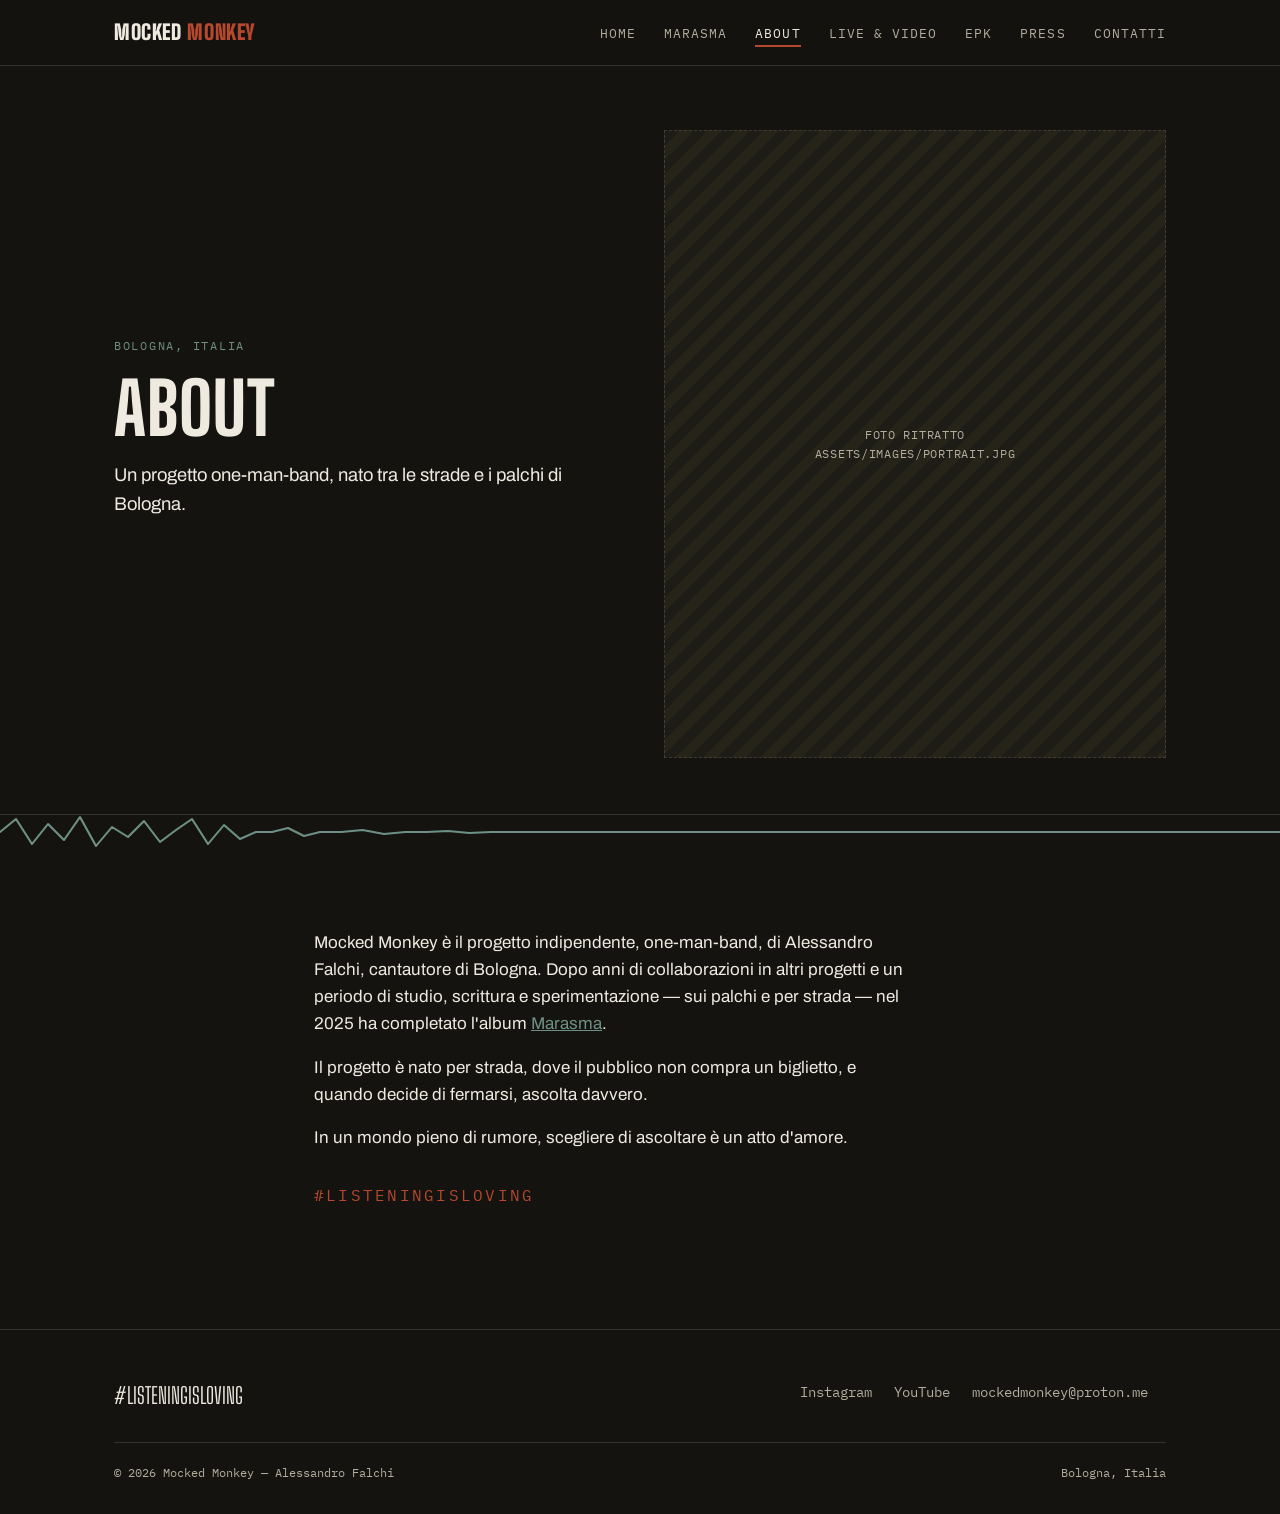
==== about.html @ 45b1ffc3 "Primo deploy: sito Mocked Monkey (bozza multi-pagina)" ====
<!DOCTYPE html>
<html lang="it">
<head>
<meta charset="UTF-8">
<meta name="viewport" content="width=device-width, initial-scale=1">
<title>About — Mocked Monkey, chi è Alessandro Falchi</title>
<meta name="description" content="Mocked Monkey è il progetto solista di Alessandro Falchi, cantautore indie/alt rock di Bologna. Dalla strada al concept album Marasma (2025).">
<link rel="canonical" href="https://mockedmonkey.com/about.html">
<meta property="og:type" content="profile">
<meta property="og:title" content="About — Mocked Monkey">
<meta property="og:description" content="La storia del progetto Mocked Monkey, nato per strada a Bologna.">
<meta property="og:url" content="https://mockedmonkey.com/about.html">
<link rel="stylesheet" href="css/style.css">
</head>
<body>

<header class="site-header">
  <div class="wrap">
    <a href="index.html" class="brand">Mocked <span>Monkey</span></a>
    <button class="nav-toggle" aria-expanded="false" aria-controls="main-nav">Menu</button>
    <nav class="main-nav" id="main-nav">
      <ul>
        <li><a href="index.html">Home</a></li>
        <li><a href="marasma.html">Marasma</a></li>
        <li><a href="about.html" aria-current="page">About</a></li>
        <li><a href="live.html">Live &amp; Video</a></li>
        <li><a href="epk.html">EPK</a></li>
        <li><a href="press.html">Press</a></li>
        <li><a href="contact.html">Contatti</a></li>
      </ul>
    </nav>
  </div>
</header>

<main>

  <section class="hero">
    <div class="wrap grid-2" style="align-items:center">
      <div>
        <p class="eyebrow">Bologna, Italia</p>
        <h1 style="font-size:clamp(2.6rem,7vw,4.5rem)">About</h1>
        <p class="lead">Un progetto one-man-band, nato tra le strade e i palchi di Bologna.</p>
      </div>
      <div class="img-slot">
        <span>Foto ritratto<br>assets/images/portrait.jpg</span>
      </div>
    </div>
  </section>

  <div class="waveform"></div>

  <section>
    <div class="wrap" style="max-width:70ch">
      <p style="margin-bottom:16px">Mocked Monkey è il progetto indipendente, one-man-band, di Alessandro Falchi, cantautore di Bologna. Dopo anni di collaborazioni in altri progetti e un periodo di studio, scrittura e sperimentazione — sui palchi e per strada — nel 2025 ha completato l'album <a href="marasma.html" style="color:var(--listen); text-decoration:underline">Marasma</a>.</p>
      <p style="margin-bottom:16px">Il progetto è nato per strada, dove il pubblico non compra un biglietto, e quando decide di fermarsi, ascolta davvero.</p>
      <p>In un mondo pieno di rumore, scegliere di ascoltare è un atto d'amore.</p>
      <p class="eyebrow" style="margin-top:32px; font-size:1rem; color:var(--noise)">#listeningisloving</p>
    </div>
  </section>

</main>

<footer class="site-footer">
  <div class="wrap">
    <div class="footer-grid">
      <div><p class="footer-tag">#listeningisloving</p></div>
      <div class="footer-social">
        <a href="https://www.instagram.com/mocked.monkey/" target="_blank" rel="noopener">Instagram</a>
        <a href="https://www.youtube.com/@mockedmonkey" target="_blank" rel="noopener">YouTube</a>
        <a href="mailto:mockedmonkey@proton.me">mockedmonkey@proton.me</a>
      </div>
    </div>
    <div class="footer-bottom">
      <span>© 2026 Mocked Monkey — Alessandro Falchi</span>
      <span>Bologna, Italia</span>
    </div>
  </div>
</footer>

<script src="js/main.js"></script>
</body>
</html>
---- css/style.css ----
/* ============================================================
   MOCKED MONKEY — stylesheet
   Concept: street flyer / gig poster stapled to a pole in Bologna.
   Marasma = chaos/turmoil (IT). The album goes noise -> listening.
   ============================================================ */

@import url('https://fonts.googleapis.com/css2?family=Big+Shoulders+Display:wght@600;700;900&family=Archivo:ital,wght@0,400;0,500;0,600;1,400&family=IBM+Plex+Mono:wght@400;500&display=swap');

:root{
  --ink:        #14130f;   /* near-black, warm */
  --ink-alt:    #1e1c17;
  --paper:      #efeae0;   /* flyer paper */
  --paper-dim:  #b3ad9d;
  --line:       rgba(239,234,224,.14);
  --noise:      #b5482e;   /* rust — chaos / the escape */
  --noise-dim:  #7c3220;
  --listen:     #6d8f85;   /* dusty teal — listening / resolution */
  --listen-dim: #3f5a53;

  --display: 'Big Shoulders Display', sans-serif;
  --body:    'Archivo', sans-serif;
  --mono:    'IBM Plex Mono', monospace;

  --wrap: 1100px;
}

*{ box-sizing:border-box; margin:0; padding:0; }
html{ scroll-behavior:smooth; }

body{
  background:var(--ink);
  color:var(--paper);
  font-family:var(--body);
  font-size:17px;
  line-height:1.6;
  -webkit-font-smoothing:antialiased;
}

img{ max-width:100%; display:block; }
a{ color:inherit; text-decoration:none; }

.wrap{ max-width:var(--wrap); margin:0 auto; padding:0 24px; }

h1,h2,h3{
  font-family:var(--display);
  font-weight:800;
  text-transform:uppercase;
  letter-spacing:.01em;
  line-height:.95;
}
h1{ font-size:clamp(3rem,9vw,7rem); }
h2{ font-size:clamp(2rem,5vw,3.2rem); margin-bottom:.6em; }
h3{ font-size:1.3rem; font-weight:700; }

.eyebrow{
  font-family:var(--mono);
  font-size:.78rem;
  letter-spacing:.14em;
  text-transform:uppercase;
  color:var(--listen);
}

p{ max-width:60ch; }
.lead{ font-size:1.15rem; color:var(--paper); }
.dim{ color:var(--paper-dim); }

:focus-visible{ outline:2px solid var(--listen); outline-offset:3px; }

@media (prefers-reduced-motion: reduce){
  *{ animation-duration:.001ms !important; transition-duration:.001ms !important; }
  html{ scroll-behavior:auto; }
}

/* ---------- header / nav ---------- */
.site-header{
  position:sticky; top:0; z-index:50;
  background:rgba(20,19,15,.92);
  backdrop-filter:blur(6px);
  border-bottom:1px solid var(--line);
}
.site-header .wrap{
  display:flex; align-items:center; justify-content:space-between;
  padding-top:16px; padding-bottom:16px;
}
.brand{
  font-family:var(--display);
  font-weight:900;
  font-size:1.3rem;
  letter-spacing:.03em;
  text-transform:uppercase;
}
.brand span{ color:var(--noise); }

.nav-toggle{
  display:none;
  background:none; border:1px solid var(--line); color:var(--paper);
  font-family:var(--mono); font-size:.85rem;
  padding:8px 12px; cursor:pointer;
}
nav.main-nav ul{
  list-style:none; display:flex; gap:28px;
}
nav.main-nav a{
  font-family:var(--mono);
  font-size:.82rem;
  letter-spacing:.08em;
  text-transform:uppercase;
  color:var(--paper-dim);
  padding-bottom:3px;
  border-bottom:2px solid transparent;
  transition:color .15s, border-color .15s;
}
nav.main-nav a:hover,
nav.main-nav a[aria-current="page"]{
  color:var(--paper);
  border-color:var(--noise);
}

@media (max-width:760px){
  .nav-toggle{ display:inline-block; }
  nav.main-nav{
    position:absolute; top:100%; left:0; right:0;
    background:var(--ink-alt);
    border-bottom:1px solid var(--line);
    display:none;
  }
  nav.main-nav.open{ display:block; }
  nav.main-nav ul{ flex-direction:column; gap:0; padding:8px 24px 20px; }
  nav.main-nav li{ border-bottom:1px solid var(--line); }
  nav.main-nav a{ display:block; padding:14px 0; border-bottom:none; }
}

/* ---------- waveform divider — the signature element ----------
   A hand-set "listening" waveform: it separates every section,
   visually enacting the record's arc from jagged noise (left)
   to a calm even line (right) — noise settling into listening. */
.waveform{
  width:100%; height:34px;
  margin:0 0 0 0;
}
.waveform svg{ width:100%; height:100%; display:block; }

/* ---------- flyer card (stapled poster) ---------- */
.flyer{
  position:relative;
  background:var(--ink-alt);
  border:1px solid var(--line);
  padding:28px;
}
.flyer::before, .flyer::after{
  content:"";
  position:absolute; top:10px;
  width:9px; height:9px; border-radius:50%;
  background:radial-gradient(circle at 35% 35%, #cfc9ba, #6b6656 70%);
  box-shadow:0 1px 2px rgba(0,0,0,.5);
}
.flyer::before{ left:10px; }
.flyer::after{ right:10px; }
.flyer.tilt-l{ transform:rotate(-.6deg); }
.flyer.tilt-r{ transform:rotate(.5deg); }

/* ---------- buttons / links ---------- */
.btn{
  display:inline-flex; align-items:center; gap:10px;
  font-family:var(--mono); font-size:.85rem; letter-spacing:.05em;
  text-transform:uppercase;
  padding:12px 20px;
  border:1px solid var(--paper);
  transition:background .15s, color .15s, border-color .15s;
}
.btn:hover{ background:var(--paper); color:var(--ink); }
.btn.accent{ border-color:var(--noise); color:var(--noise); }
.btn.accent:hover{ background:var(--noise); color:var(--paper); }

.link-list{ list-style:none; }
.link-list li{ border-bottom:1px solid var(--line); }
.link-list a{
  display:flex; justify-content:space-between; align-items:center;
  padding:16px 2px; font-family:var(--mono); font-size:.95rem;
  letter-spacing:.02em;
}
.link-list a:hover{ color:var(--listen); }
.link-list a:hover .arrow{ transform:translateX(4px); color:var(--noise); }
.arrow{ transition:transform .15s, color .15s; }

/* ---------- sections ---------- */
section{ padding:80px 0; }
section.tight{ padding:56px 0; }
.section-head{ margin-bottom:40px; }

/* ---------- hero ---------- */
.hero{
  padding:64px 0 56px;
  border-bottom:1px solid var(--line);
}
.hero .eyebrow{ margin-bottom:18px; }
.hero h1{ margin-bottom:18px; }
.hero .lead{ margin-bottom:32px; }
.hero-actions{ display:flex; flex-wrap:wrap; gap:14px; }

/* ---------- grid helpers ---------- */
.grid-2{ display:grid; grid-template-columns:1fr 1fr; gap:48px; }
.grid-3{ display:grid; grid-template-columns:repeat(3,1fr); gap:24px; }
.gallery{ display:grid; grid-template-columns:repeat(3,1fr); gap:14px; }
.gallery img{ width:100%; aspect-ratio:4/5; object-fit:cover; filter:grayscale(45%) contrast(1.05); transition:filter .2s; }
.gallery a:hover img{ filter:none; }

@media (max-width:820px){
  .grid-2{ grid-template-columns:1fr; gap:36px; }
  .grid-3{ grid-template-columns:1fr; }
  .gallery{ grid-template-columns:repeat(2,1fr); }
}

/* ---------- tracklist / setlist style (mono numbering) ---------- */
.tracklist{ list-style:none; }
.tracklist li{
  display:flex; gap:18px; align-items:baseline;
  padding:14px 0; border-bottom:1px solid var(--line);
  font-family:var(--mono);
}
.tracklist .num{ color:var(--noise); width:2ch; }

/* ---------- image placeholder (until real assets are dropped in) ---------- */
.img-slot{
  aspect-ratio:4/5;
  background:
    repeating-linear-gradient(135deg, var(--ink-alt), var(--ink-alt) 10px, #262319 10px, #262319 20px);
  border:1px dashed var(--line);
  display:flex; align-items:center; justify-content:center;
  text-align:center; padding:16px;
}
.img-slot span{
  font-family:var(--mono); font-size:.75rem; color:var(--paper-dim);
  text-transform:uppercase; letter-spacing:.06em;
}
.img-slot.wide{ aspect-ratio:16/9; }
.img-slot.square{ aspect-ratio:1/1; }

/* ---------- quote / review ---------- */
.quote{
  border-left:3px solid var(--listen);
  padding:4px 0 4px 22px;
  font-size:1.2rem;
  font-style:italic;
  color:var(--paper);
  margin-bottom:14px;
}
.quote-source{ font-family:var(--mono); font-size:.8rem; color:var(--paper-dim); }

/* ---------- footer ---------- */
.site-footer{
  border-top:1px solid var(--line);
  padding:48px 0 32px;
  margin-top:40px;
}
.footer-grid{
  display:flex; flex-wrap:wrap; justify-content:space-between; gap:24px;
  margin-bottom:28px;
}
.footer-tag{ font-family:var(--display); font-size:1.4rem; text-transform:uppercase; }
.footer-social a{
  font-family:var(--mono); font-size:.85rem; margin-right:18px;
  color:var(--paper-dim);
}
.footer-social a:hover{ color:var(--noise); }
.footer-bottom{
  font-family:var(--mono); font-size:.75rem; color:var(--paper-dim);
  display:flex; justify-content:space-between; flex-wrap:wrap; gap:8px;
  border-top:1px solid var(--line); padding-top:20px;
}

/* ---------- form ---------- */
.form-row{ margin-bottom:18px; }
label{ display:block; font-family:var(--mono); font-size:.8rem; text-transform:uppercase; letter-spacing:.06em; margin-bottom:8px; color:var(--paper-dim); }
input, textarea{
  width:100%; background:var(--ink-alt); border:1px solid var(--line); color:var(--paper);
  padding:12px 14px; font-family:var(--body); font-size:1rem;
}
input:focus, textarea:focus{ border-color:var(--listen); }
textarea{ min-height:140px; resize:vertical; }

/* ---------- responsive embed ---------- */
.embed{ position:relative; padding-top:56.25%; background:var(--ink-alt); border:1px solid var(--line); }
.embed iframe{ position:absolute; inset:0; width:100%; height:100%; border:0; }
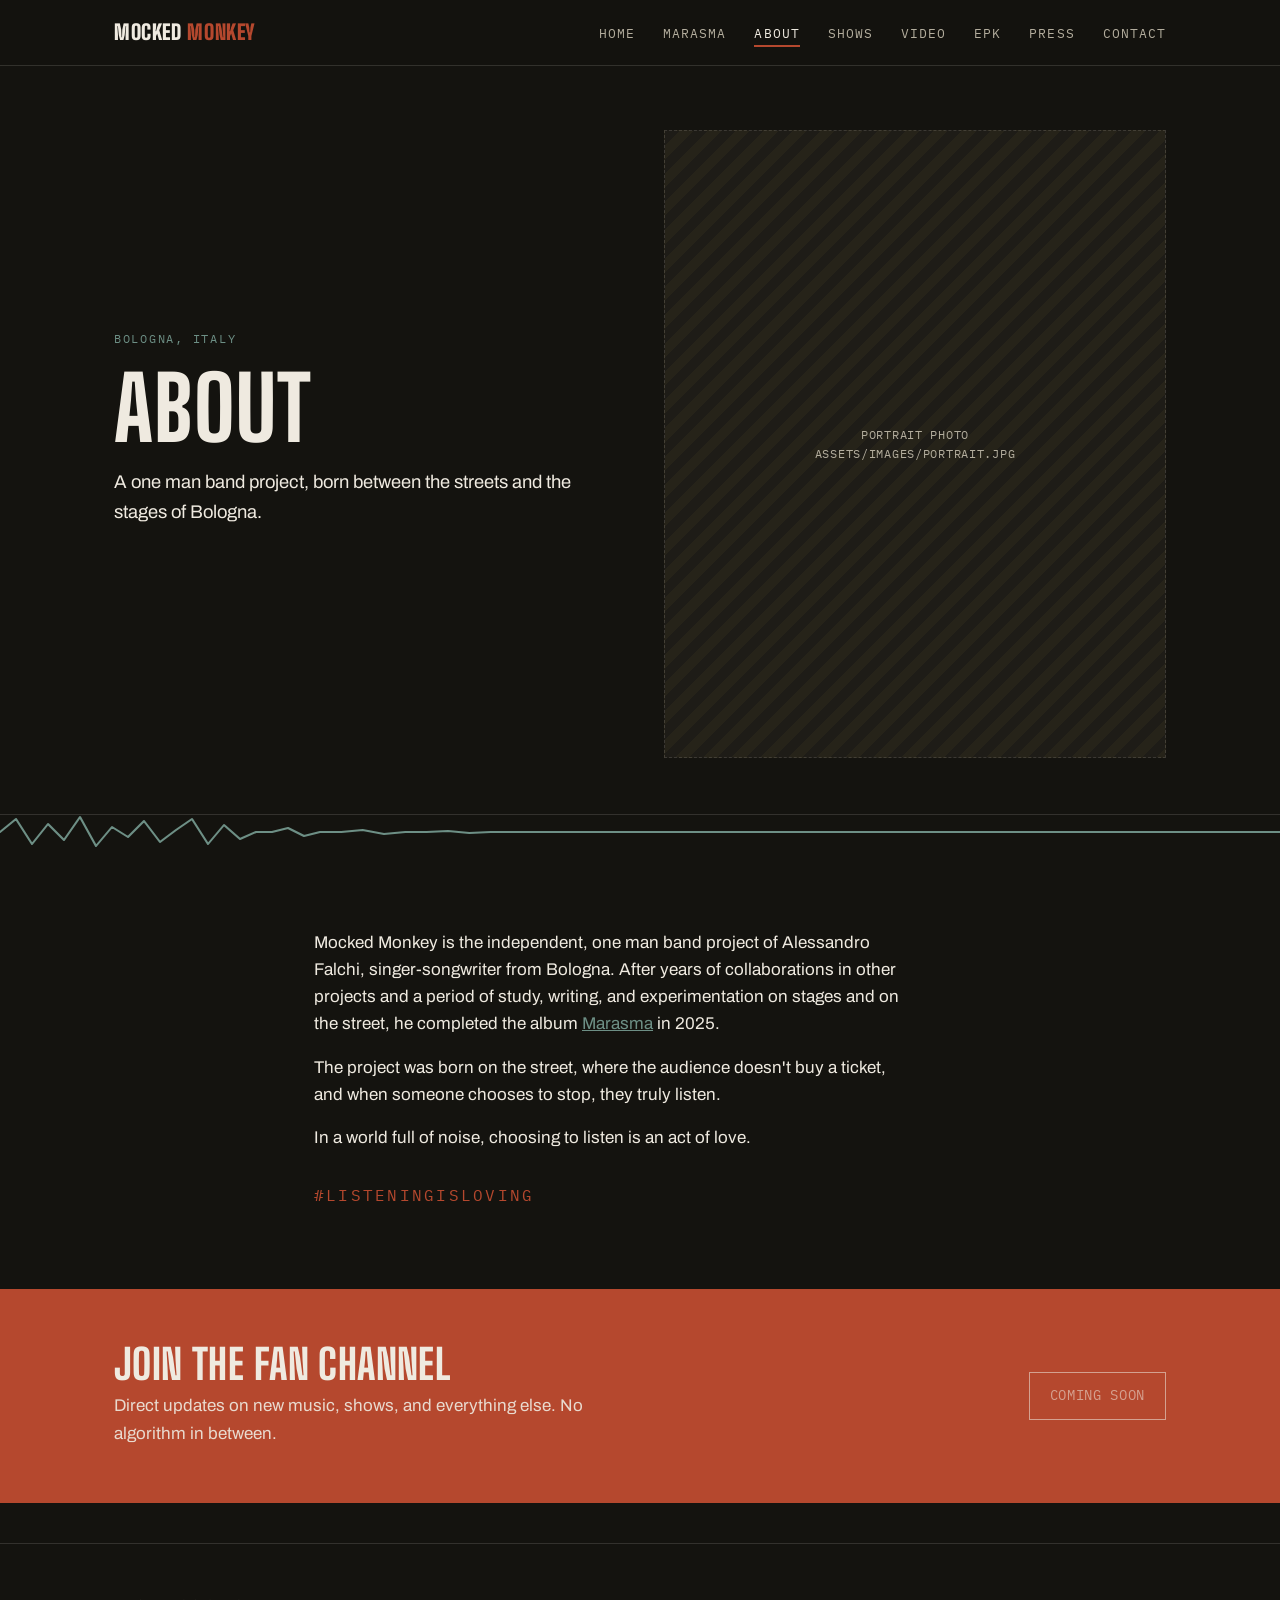
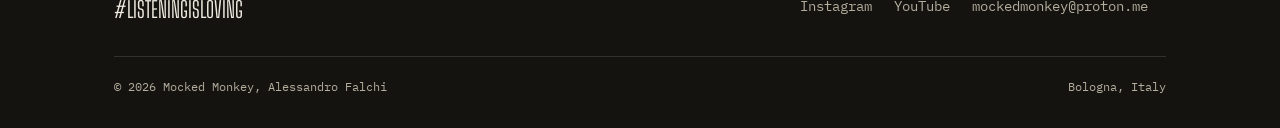
==== commit 5121b4c3: "Redesign: bolder IDLES-inspired hero, English copy, remove em-dashes, add Shows page and fan channel" ====
--- a/about.html
+++ b/about.html
@@ -1,14 +1,14 @@
 <!DOCTYPE html>
-<html lang="it">
+<html lang="en">
 <head>
 <meta charset="UTF-8">
 <meta name="viewport" content="width=device-width, initial-scale=1">
-<title>About — Mocked Monkey, chi è Alessandro Falchi</title>
-<meta name="description" content="Mocked Monkey è il progetto solista di Alessandro Falchi, cantautore indie/alt rock di Bologna. Dalla strada al concept album Marasma (2025).">
+<title>About | Mocked Monkey, who is Alessandro Falchi</title>
+<meta name="description" content="Mocked Monkey is the solo project of Alessandro Falchi, indie/alt rock singer-songwriter from Bologna. From the street to the concept album Marasma (2025).">
 <link rel="canonical" href="https://mockedmonkey.com/about.html">
 <meta property="og:type" content="profile">
-<meta property="og:title" content="About — Mocked Monkey">
-<meta property="og:description" content="La storia del progetto Mocked Monkey, nato per strada a Bologna.">
+<meta property="og:title" content="About | Mocked Monkey">
+<meta property="og:description" content="The story of Mocked Monkey, born on the streets of Bologna.">
 <meta property="og:url" content="https://mockedmonkey.com/about.html">
 <link rel="stylesheet" href="css/style.css">
 </head>
@@ -23,10 +23,11 @@
         <li><a href="index.html">Home</a></li>
         <li><a href="marasma.html">Marasma</a></li>
         <li><a href="about.html" aria-current="page">About</a></li>
-        <li><a href="live.html">Live &amp; Video</a></li>
+        <li><a href="shows.html">Shows</a></li>
+        <li><a href="video.html">Video</a></li>
         <li><a href="epk.html">EPK</a></li>
         <li><a href="press.html">Press</a></li>
-        <li><a href="contact.html">Contatti</a></li>
+        <li><a href="contact.html">Contact</a></li>
       </ul>
     </nav>
   </div>
@@ -37,12 +38,12 @@
   <section class="hero">
     <div class="wrap grid-2" style="align-items:center">
       <div>
-        <p class="eyebrow">Bologna, Italia</p>
-        <h1 style="font-size:clamp(2.6rem,7vw,4.5rem)">About</h1>
-        <p class="lead">Un progetto one-man-band, nato tra le strade e i palchi di Bologna.</p>
+        <p class="eyebrow">Bologna, Italy</p>
+        <h1 style="font-size:clamp(2.8rem,8vw,5.5rem)">About</h1>
+        <p class="lead">A one man band project, born between the streets and the stages of Bologna.</p>
       </div>
       <div class="img-slot">
-        <span>Foto ritratto<br>assets/images/portrait.jpg</span>
+        <span>Portrait photo<br>assets/images/portrait.jpg</span>
       </div>
     </div>
   </section>
@@ -51,14 +52,24 @@
 
   <section>
     <div class="wrap" style="max-width:70ch">
-      <p style="margin-bottom:16px">Mocked Monkey è il progetto indipendente, one-man-band, di Alessandro Falchi, cantautore di Bologna. Dopo anni di collaborazioni in altri progetti e un periodo di studio, scrittura e sperimentazione — sui palchi e per strada — nel 2025 ha completato l'album <a href="marasma.html" style="color:var(--listen); text-decoration:underline">Marasma</a>.</p>
-      <p style="margin-bottom:16px">Il progetto è nato per strada, dove il pubblico non compra un biglietto, e quando decide di fermarsi, ascolta davvero.</p>
-      <p>In un mondo pieno di rumore, scegliere di ascoltare è un atto d'amore.</p>
+      <p style="margin-bottom:16px">Mocked Monkey is the independent, one man band project of Alessandro Falchi, singer-songwriter from Bologna. After years of collaborations in other projects and a period of study, writing, and experimentation on stages and on the street, he completed the album <a href="marasma.html" style="color:var(--listen); text-decoration:underline">Marasma</a> in 2025.</p>
+      <p style="margin-bottom:16px">The project was born on the street, where the audience doesn't buy a ticket, and when someone chooses to stop, they truly listen.</p>
+      <p>In a world full of noise, choosing to listen is an act of love.</p>
       <p class="eyebrow" style="margin-top:32px; font-size:1rem; color:var(--noise)">#listeningisloving</p>
     </div>
   </section>
 
 </main>
+
+<div class="fan-band">
+  <div class="wrap">
+    <div>
+      <h2>Join the fan channel</h2>
+      <p>Direct updates on new music, shows, and everything else. No algorithm in between.</p>
+    </div>
+    <a class="btn placeholder" href="#" aria-disabled="true" title="Coming soon">Coming soon</a>
+  </div>
+</div>
 
 <footer class="site-footer">
   <div class="wrap">
@@ -71,8 +82,8 @@
       </div>
     </div>
     <div class="footer-bottom">
-      <span>© 2026 Mocked Monkey — Alessandro Falchi</span>
-      <span>Bologna, Italia</span>
+      <span>© 2026 Mocked Monkey, Alessandro Falchi</span>
+      <span>Bologna, Italy</span>
     </div>
   </div>
 </footer>
--- a/css/style.css
+++ b/css/style.css
@@ -48,7 +48,7 @@
   letter-spacing:.01em;
   line-height:.95;
 }
-h1{ font-size:clamp(3rem,9vw,7rem); }
+h1{ font-size:clamp(3.4rem,12vw,9rem); }
 h2{ font-size:clamp(2rem,5vw,3.2rem); margin-bottom:.6em; }
 h3{ font-size:1.3rem; font-weight:700; }
 
@@ -247,6 +247,37 @@
 }
 .quote-source{ font-family:var(--mono); font-size:.8rem; color:var(--paper-dim); }
 
+/* ---------- fan band (direct channel signup, IDLES-style) ---------- */
+.fan-band{
+  background:var(--noise);
+  color:var(--paper);
+  padding:56px 0;
+}
+.fan-band .wrap{
+  display:flex; align-items:center; justify-content:space-between; gap:24px; flex-wrap:wrap;
+}
+.fan-band h2{ font-size:clamp(1.8rem,4.5vw,2.6rem); margin-bottom:.2em; }
+.fan-band p{ color:var(--paper); opacity:.9; max-width:48ch; }
+.fan-band .btn{ border-color:var(--paper); color:var(--paper); flex-shrink:0; }
+.fan-band .btn:hover{ background:var(--paper); color:var(--noise); }
+.fan-band .btn.placeholder{ opacity:.55; cursor:default; }
+.fan-band .btn.placeholder:hover{ background:transparent; color:var(--paper); }
+
+/* ---------- shows list ---------- */
+.shows-list{ list-style:none; }
+.show-item{
+  display:flex; gap:20px; align-items:center;
+  padding:20px 0; border-bottom:1px solid var(--line);
+  font-family:var(--mono);
+}
+.show-item .date{ color:var(--noise); width:9ch; flex-shrink:0; }
+.show-item .place{ flex:1; font-family:var(--body); font-size:1.05rem; }
+.show-item .place small{ display:block; font-family:var(--mono); color:var(--paper-dim); font-size:.8rem; margin-top:2px; }
+.empty-state{
+  border:1px dashed var(--line); padding:40px 28px; text-align:center;
+}
+.empty-state p{ margin:0 auto 18px; }
+
 /* ---------- footer ---------- */
 .site-footer{
   border-top:1px solid var(--line);
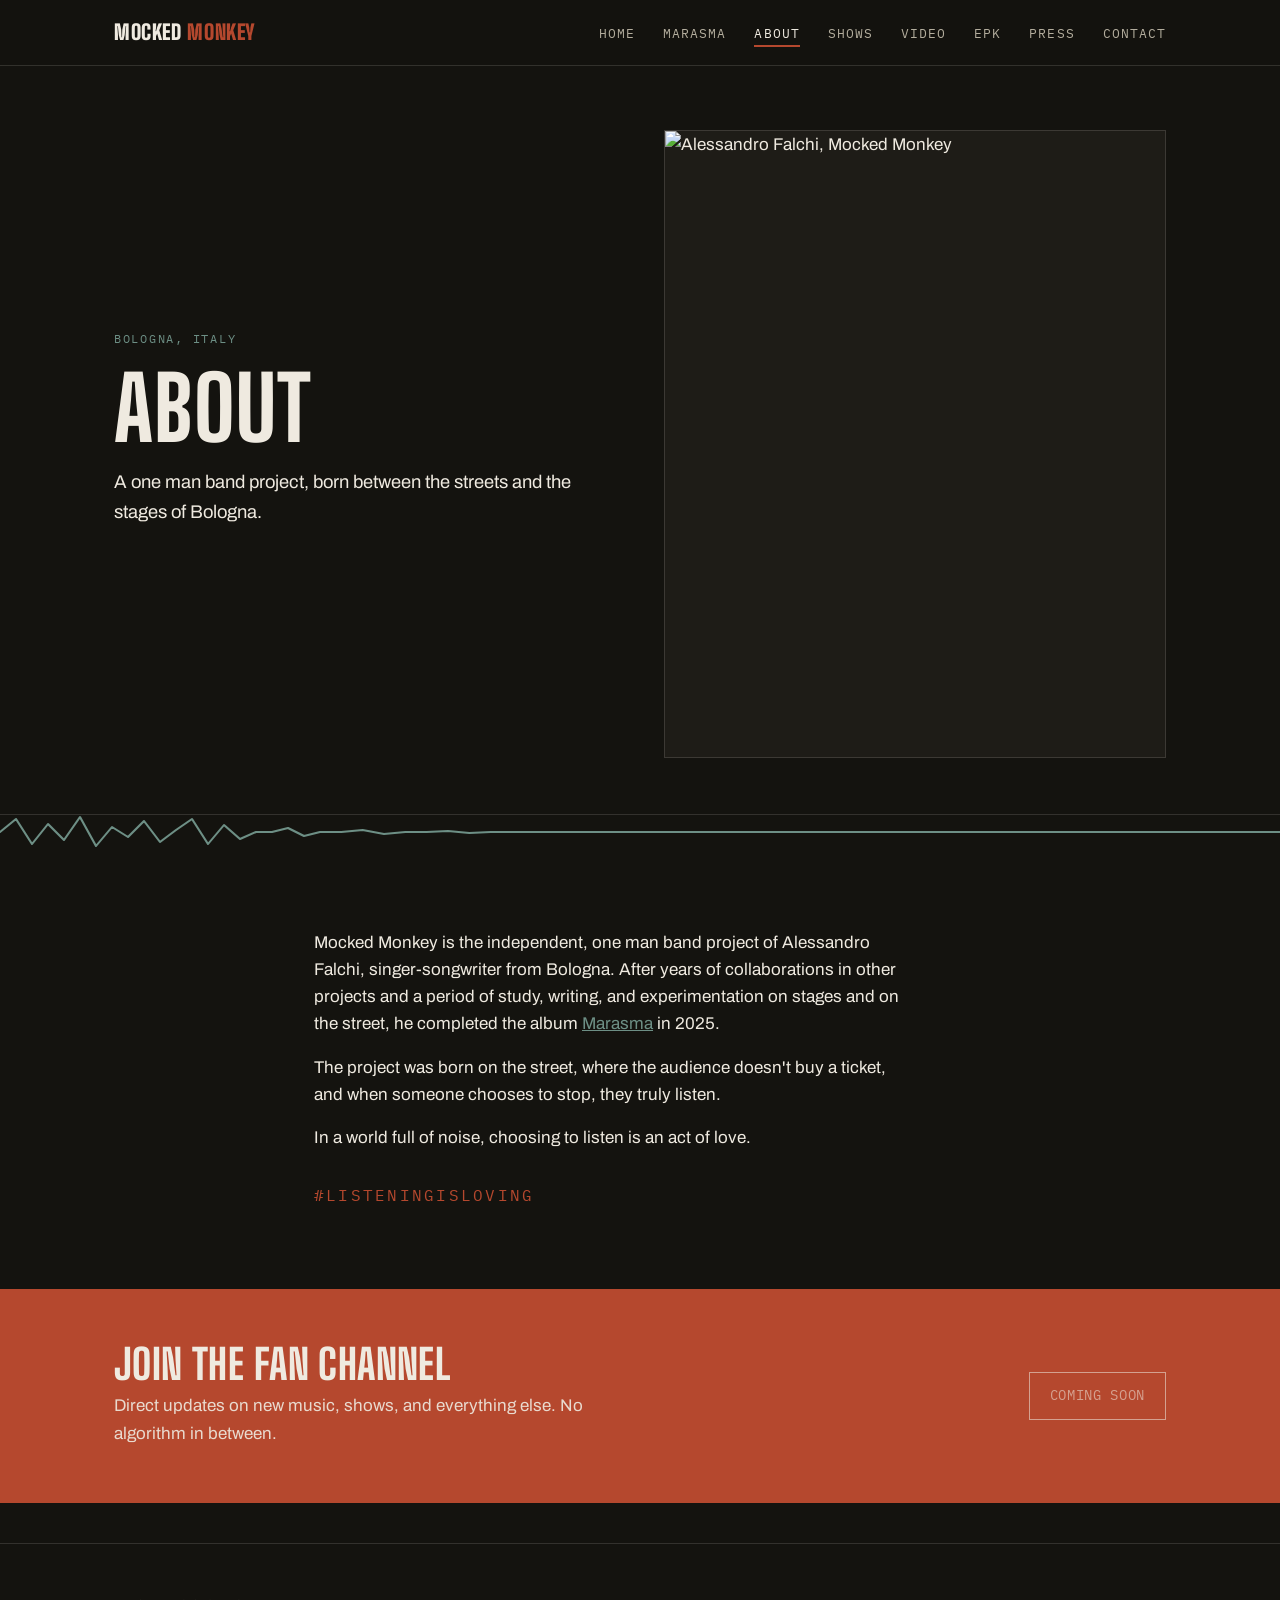
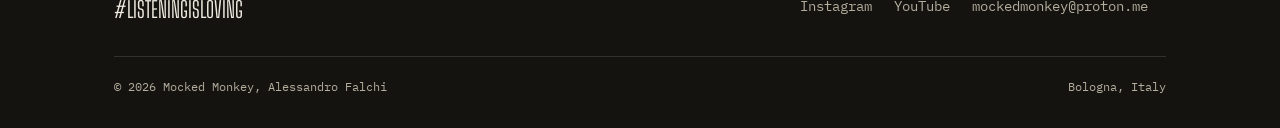
==== commit 924d04bb: "Add Sveltia CMS admin panel, convert image placeholders to real img tags, update shows.json shape fo" ====
--- a/about.html
+++ b/about.html
@@ -42,9 +42,7 @@
         <h1 style="font-size:clamp(2.8rem,8vw,5.5rem)">About</h1>
         <p class="lead">A one man band project, born between the streets and the stages of Bologna.</p>
       </div>
-      <div class="img-slot">
-        <span>Portrait photo<br>assets/images/portrait.jpg</span>
-      </div>
+      <img src="assets/images/portrait.jpg" alt="Alessandro Falchi, Mocked Monkey" class="cover-art">
     </div>
   </section>
 
--- a/css/style.css
+++ b/css/style.css
@@ -236,6 +236,17 @@
 .img-slot.wide{ aspect-ratio:16/9; }
 .img-slot.square{ aspect-ratio:1/1; }
 
+.cover-art{
+  width:100%; aspect-ratio:4/5; object-fit:cover;
+  border:1px solid var(--line); background:var(--ink-alt);
+}
+.cover-art.img-missing{
+  aspect-ratio:4/5;
+  background:
+    repeating-linear-gradient(135deg, var(--ink-alt), var(--ink-alt) 10px, #262319 10px, #262319 20px);
+  border:1px dashed var(--line);
+}
+
 /* ---------- quote / review ---------- */
 .quote{
   border-left:3px solid var(--listen);
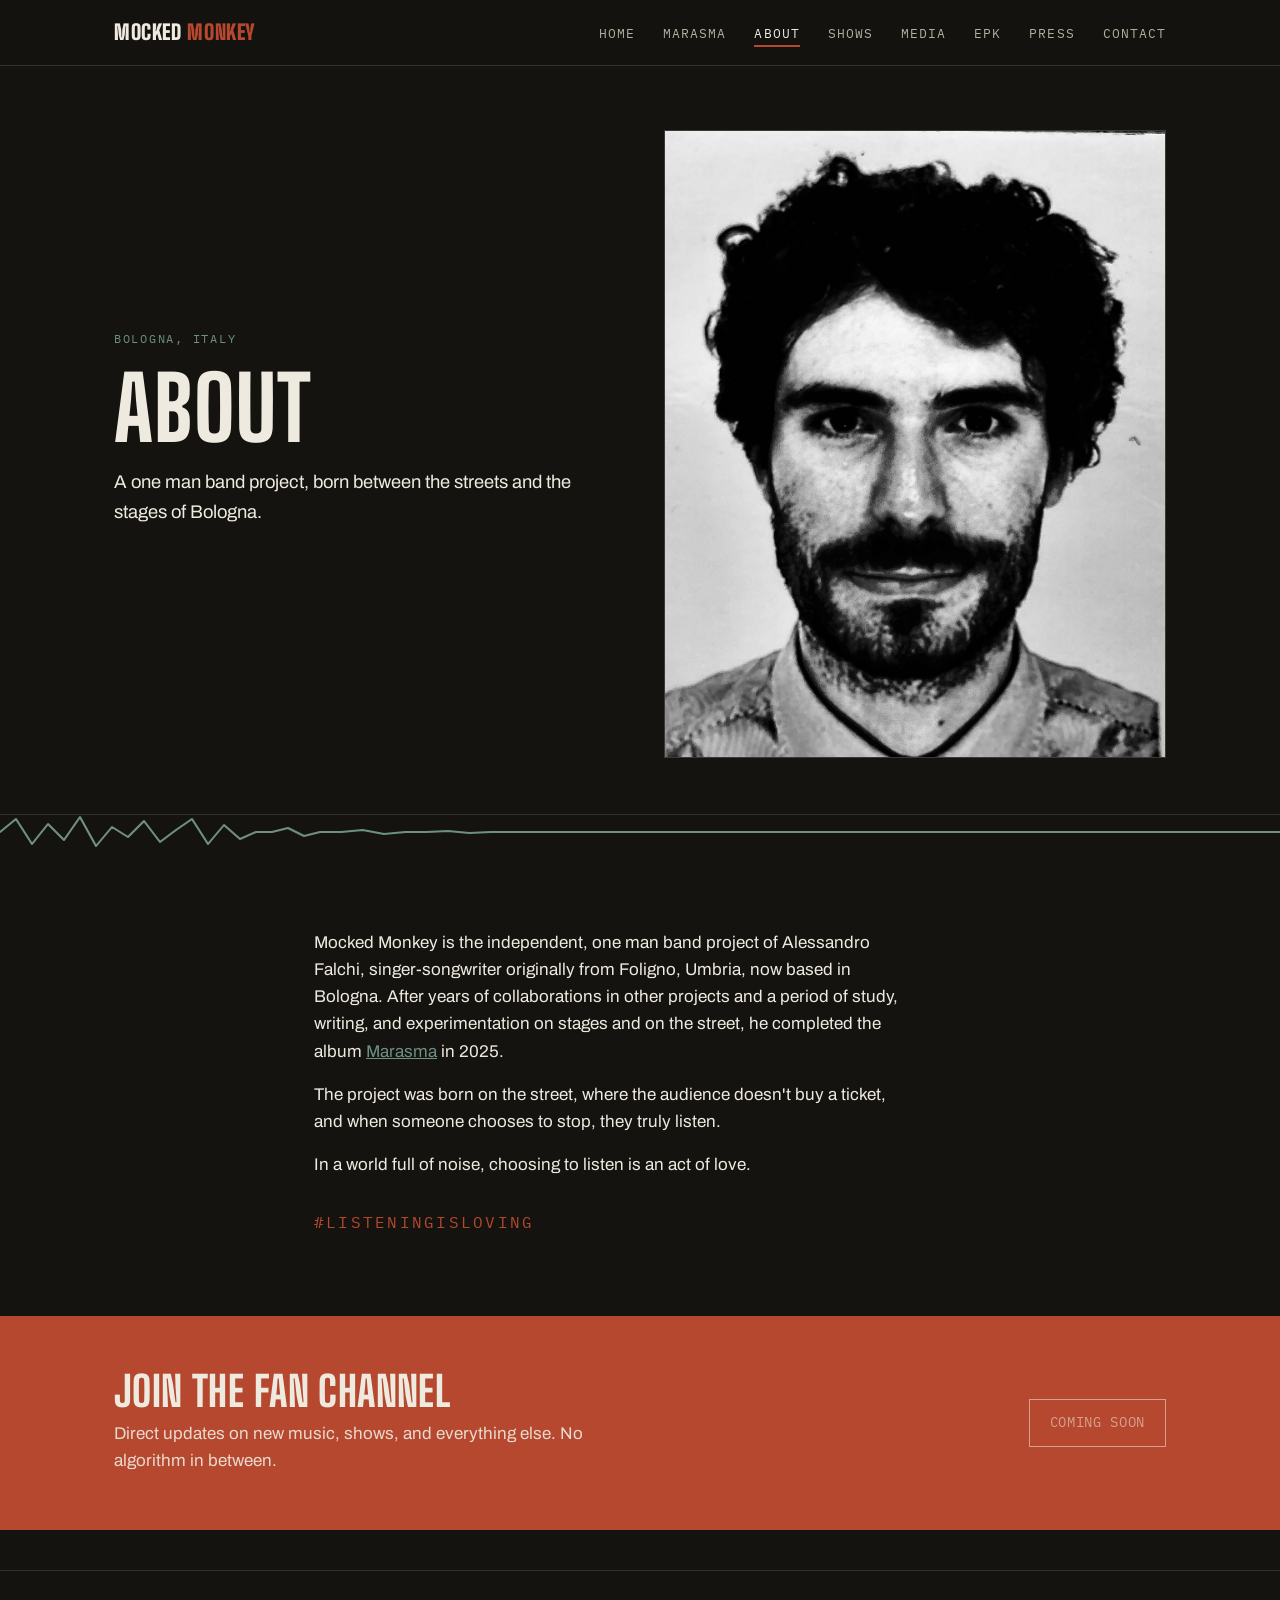
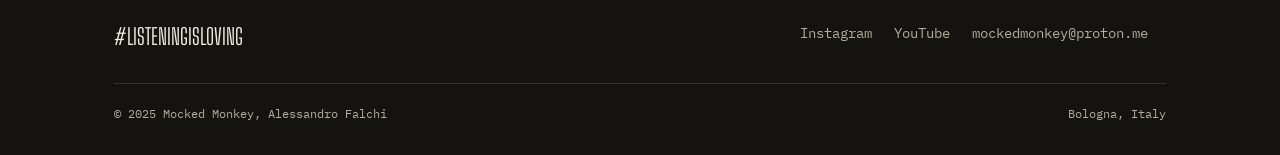
==== commit 8f8be75a: "Fix copyright year, add Umbria origin, remove em-dashes, add Maps links, rename Video to Media, fix " ====
--- a/about.html
+++ b/about.html
@@ -24,7 +24,7 @@
         <li><a href="marasma.html">Marasma</a></li>
         <li><a href="about.html" aria-current="page">About</a></li>
         <li><a href="shows.html">Shows</a></li>
-        <li><a href="video.html">Video</a></li>
+        <li><a href="video.html">Media</a></li>
         <li><a href="epk.html">EPK</a></li>
         <li><a href="press.html">Press</a></li>
         <li><a href="contact.html">Contact</a></li>
@@ -50,7 +50,7 @@
 
   <section>
     <div class="wrap" style="max-width:70ch">
-      <p style="margin-bottom:16px">Mocked Monkey is the independent, one man band project of Alessandro Falchi, singer-songwriter from Bologna. After years of collaborations in other projects and a period of study, writing, and experimentation on stages and on the street, he completed the album <a href="marasma.html" style="color:var(--listen); text-decoration:underline">Marasma</a> in 2025.</p>
+      <p style="margin-bottom:16px">Mocked Monkey is the independent, one man band project of Alessandro Falchi, singer-songwriter originally from Foligno, Umbria, now based in Bologna. After years of collaborations in other projects and a period of study, writing, and experimentation on stages and on the street, he completed the album <a href="marasma.html" style="color:var(--listen); text-decoration:underline">Marasma</a> in 2025.</p>
       <p style="margin-bottom:16px">The project was born on the street, where the audience doesn't buy a ticket, and when someone chooses to stop, they truly listen.</p>
       <p>In a world full of noise, choosing to listen is an act of love.</p>
       <p class="eyebrow" style="margin-top:32px; font-size:1rem; color:var(--noise)">#listeningisloving</p>
@@ -80,7 +80,7 @@
       </div>
     </div>
     <div class="footer-bottom">
-      <span>© 2026 Mocked Monkey, Alessandro Falchi</span>
+      <span>© 2025 Mocked Monkey, Alessandro Falchi</span>
       <span>Bologna, Italy</span>
     </div>
   </div>
--- a/css/style.css
+++ b/css/style.css
@@ -1,5 +1,5 @@
 /* ============================================================
-   MOCKED MONKEY — stylesheet
+   MOCKED MONKEY, stylesheet
    Concept: street flyer / gig poster stapled to a pole in Bologna.
    Marasma = chaos/turmoil (IT). The album goes noise -> listening.
    ============================================================ */
@@ -12,9 +12,9 @@
   --paper:      #efeae0;   /* flyer paper */
   --paper-dim:  #b3ad9d;
   --line:       rgba(239,234,224,.14);
-  --noise:      #b5482e;   /* rust — chaos / the escape */
+  --noise:      #b5482e;   /* rust, chaos / the escape */
   --noise-dim:  #7c3220;
-  --listen:     #6d8f85;   /* dusty teal — listening / resolution */
+  --listen:     #6d8f85;   /* dusty teal, listening / resolution */
   --listen-dim: #3f5a53;
 
   --display: 'Big Shoulders Display', sans-serif;
@@ -130,10 +130,10 @@
   nav.main-nav a{ display:block; padding:14px 0; border-bottom:none; }
 }
 
-/* ---------- waveform divider — the signature element ----------
+/* ---------- waveform divider, the signature element ----------
    A hand-set "listening" waveform: it separates every section,
    visually enacting the record's arc from jagged noise (left)
-   to a calm even line (right) — noise settling into listening. */
+   to a calm even line (right): noise settling into listening. */
 .waveform{
   width:100%; height:34px;
   margin:0 0 0 0;
@@ -219,6 +219,16 @@
   font-family:var(--mono);
 }
 .tracklist .num{ color:var(--noise); width:2ch; }
+
+.factlist{ list-style:none; font-family:var(--mono); font-size:.95rem; }
+.factlist li{
+  position:relative; padding:10px 0 10px 22px;
+  border-bottom:1px solid var(--line);
+}
+.factlist li::before{
+  content:"•"; position:absolute; left:0; color:var(--noise);
+  font-size:1.2em; line-height:1;
+}
 
 /* ---------- image placeholder (until real assets are dropped in) ---------- */
 .img-slot{
